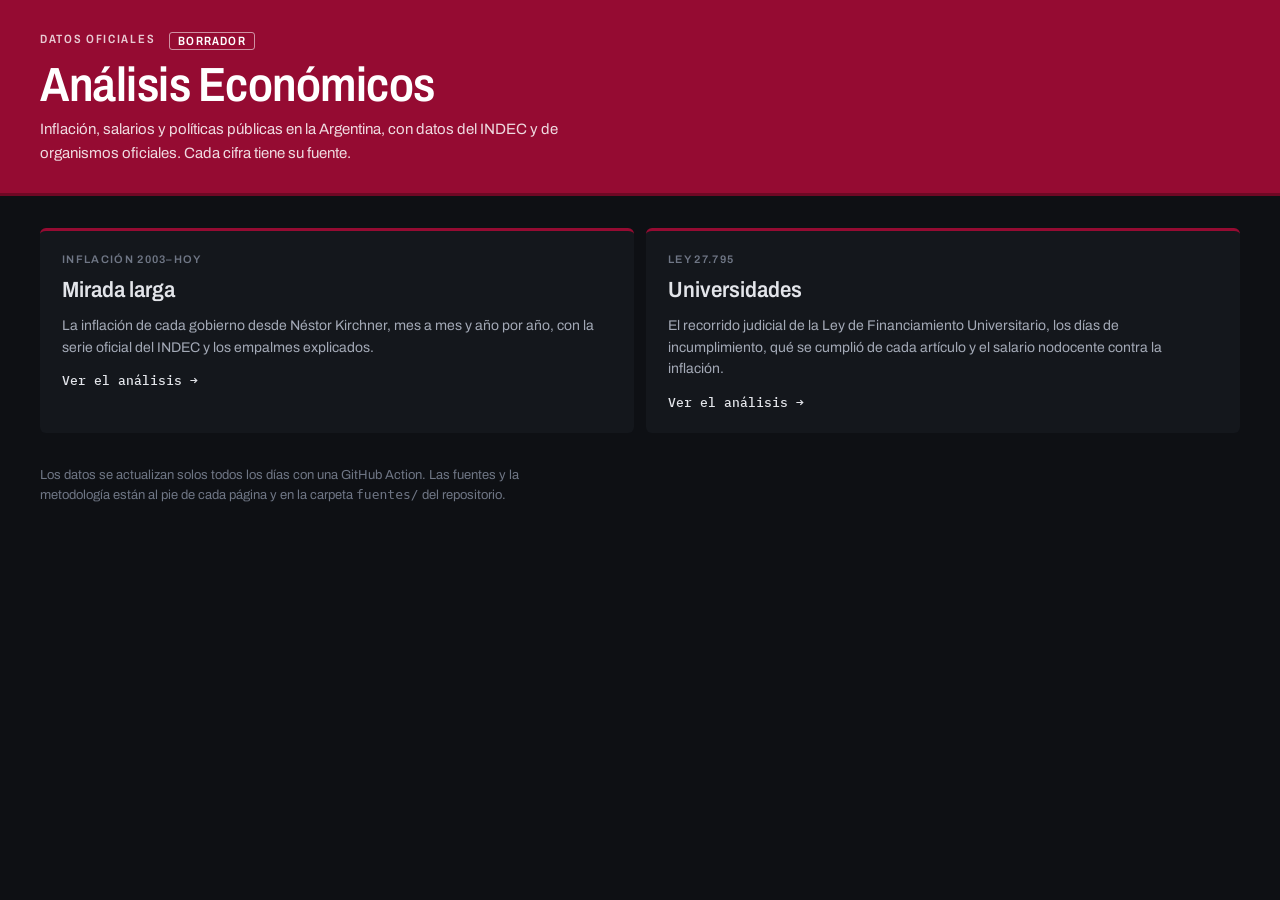
==== docs/index.html @ cf186e77 "Análisis Económicos: Mirada larga y Universidades, mudadas desde el tablero de MECOPOL Co-Authored-B" ====
<!doctype html>
<html lang="es">
<head>
<meta charset="utf-8">
<meta name="viewport" content="width=device-width, initial-scale=1, viewport-fit=cover">
<title>Análisis Económicos</title>
<meta name="description" content="Análisis económicos con datos oficiales: inflación por gobierno desde 2003 y la Ley 27.795 de financiamiento universitario. Borrador.">
<link rel="icon" href="data:image/svg+xml,%3Csvg xmlns=%27http://www.w3.org/2000/svg%27 viewBox=%270 0 32 32%27%3E%3Crect width=%2732%27 height=%2732%27 rx=%276%27 fill=%27%23950b32%27/%3E%3Cpath d=%27M8 23V15M14 23V9M20 23V13M26 23V6%27 stroke=%27%23fff%27 stroke-width=%273.2%27 stroke-linecap=%27round%27/%3E%3C/svg%3E">
<link rel="preconnect" href="https://fonts.googleapis.com">
<link rel="preconnect" href="https://fonts.gstatic.com" crossorigin>
<link rel="stylesheet" href="https://fonts.googleapis.com/css2?family=Archivo:wdth,wght@75..100,400..700&family=IBM+Plex+Mono:wght@400;500;600&display=swap">
<style>
/* Portada provisoria: mismo tema que las páginas de análisis. La identidad visual propia viene después. */
:root {
  color-scheme: dark;
  --bg: #0e1014; --panel: #14171c; --panel-hi: #1b1f26; --line: #23272f;
  --fg: #e3e5ea; --fg-2: #a3a9b6; --fg-3: #6f7685; --marca: #950b32;
  --font-ui: "Archivo", "Helvetica Neue", Arial, sans-serif;
  --font-num: "IBM Plex Mono", ui-monospace, Menlo, monospace;
  --r: 6px;
}
* { box-sizing: border-box; }
html, body { margin: 0; }
body { background: var(--bg); color: var(--fg); font: 15px/1.55 var(--font-ui); padding: 0 16px 48px; }
a:focus-visible { outline: 2px solid var(--fg); outline-offset: 2px; }
.banda { margin-inline: -16px; padding: 32px 16px 28px; background: var(--marca); color: #fff; border-bottom: 3px solid #6e0824; }
.banda-in, .wrap { max-width: 1200px; margin-inline: auto; }
.eyebrow { font: 600 12px var(--font-ui); font-stretch: 80%; letter-spacing: .14em; text-transform: uppercase; color: rgba(255,255,255,.78); display: flex; gap: 14px; flex-wrap: wrap; }
.borrador { padding: 1px 8px; border: 1px solid rgba(255,255,255,.55); border-radius: 3px; color: #fff; letter-spacing: .1em; }
h1 { margin: 10px 0 8px; font-weight: 600; font-stretch: 85%; letter-spacing: -.01em; font-size: clamp(30px, 5vw, 48px); line-height: 1.05; }
.bajada { margin: 0; color: rgba(255,255,255,.85); max-width: 60ch; }
.wrap { padding-top: 32px; display: grid; gap: 14px; }
.cards { display: grid; grid-template-columns: repeat(2, minmax(0, 1fr)); gap: 12px; }
@media (max-width: 760px) { .cards { grid-template-columns: 1fr; } }
.card { display: grid; gap: 8px; align-content: start; padding: 22px; background: var(--panel); border-radius: var(--r); border-top: 3px solid var(--marca); color: var(--fg); text-decoration: none; min-width: 0; }
.card:hover { background: var(--panel-hi); }
.card .eti { font: 600 11px var(--font-ui); letter-spacing: .12em; text-transform: uppercase; color: var(--fg-3); }
.card h2 { margin: 0; font-size: 22px; font-weight: 600; font-stretch: 90%; }
.card p { margin: 0; color: var(--fg-2); font-size: 14px; }
.card .ir { margin-top: 6px; font: 500 13px var(--font-num); color: var(--fg); }
.pie { margin: 18px 0 0; font-size: 13px; color: var(--fg-3); max-width: 70ch; }
</style>
</head>
<body>
<header class="banda">
  <div class="banda-in">
    <div class="eyebrow"><span>Datos oficiales</span><span class="borrador">Borrador</span></div>
    <h1>Análisis Económicos</h1>
    <p class="bajada">Inflación, salarios y políticas públicas en la Argentina, con datos del INDEC y de organismos oficiales. Cada cifra tiene su fuente.</p>
  </div>
</header>
<main class="wrap">
  <div class="cards">
    <a class="card" href="historia.html">
      <span class="eti">Inflación 2003–hoy</span>
      <h2>Mirada larga</h2>
      <p>La inflación de cada gobierno desde Néstor Kirchner, mes a mes y año por año, con la serie oficial del INDEC y los empalmes explicados.</p>
      <span class="ir">Ver el análisis →</span>
    </a>
    <a class="card" href="universidades.html">
      <span class="eti">Ley 27.795</span>
      <h2>Universidades</h2>
      <p>El recorrido judicial de la Ley de Financiamiento Universitario, los días de incumplimiento, qué se cumplió de cada artículo y el salario nodocente contra la inflación.</p>
      <span class="ir">Ver el análisis →</span>
    </a>
  </div>
  <p class="pie">Los datos se actualizan solos todos los días con una GitHub Action. Las fuentes y la metodología están al pie de cada página y en la carpeta <code>fuentes/</code> del repositorio.</p>
</main>
</body>
</html>
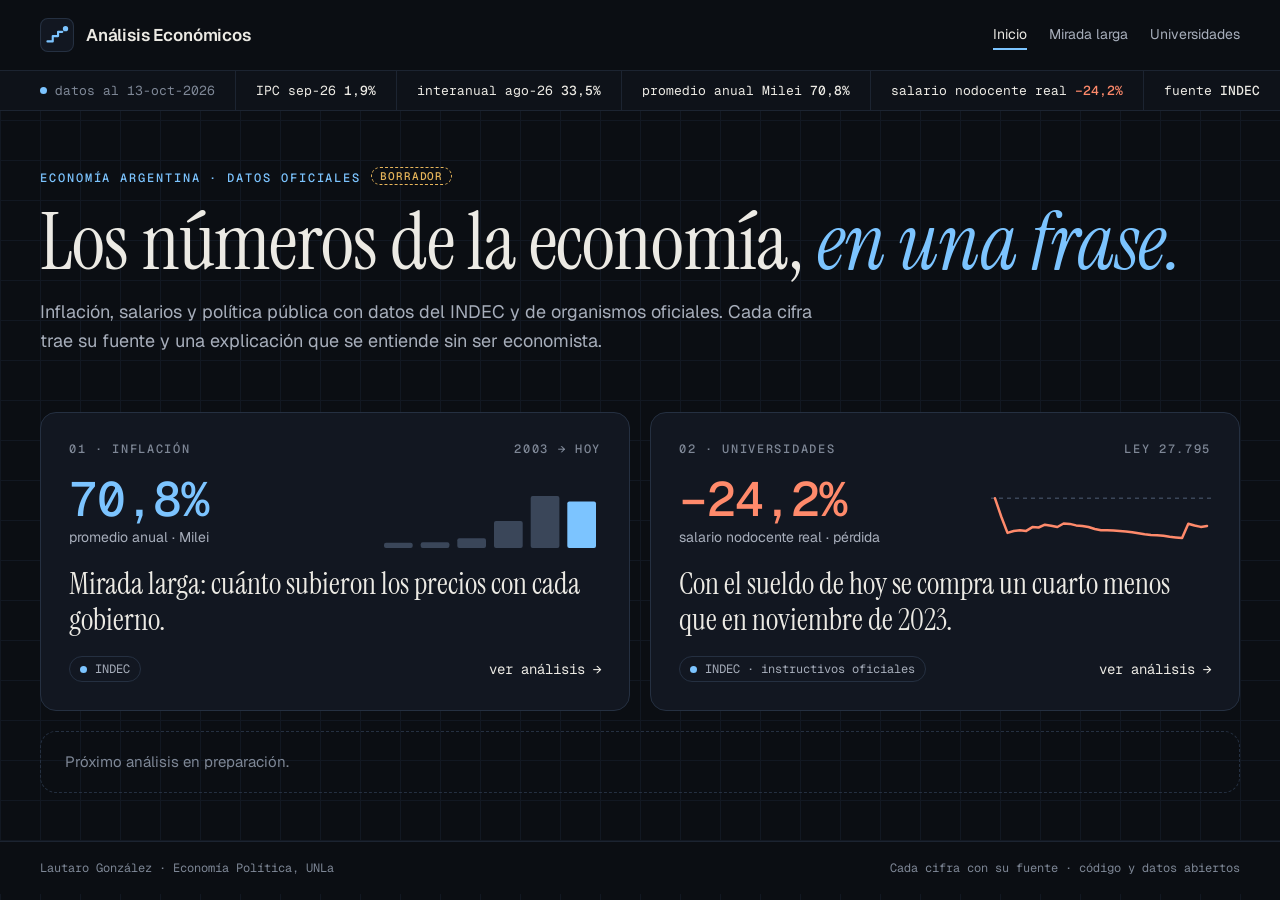
==== commit cc6ec02f: "Señal: nueva estética para todo el sitio (portada, Mirada larga y Universidades) Co-Authored-By: Cla" ====
--- a/docs/index.html
+++ b/docs/index.html
@@ -4,67 +4,97 @@
 <meta charset="utf-8">
 <meta name="viewport" content="width=device-width, initial-scale=1, viewport-fit=cover">
 <title>Análisis Económicos</title>
-<meta name="description" content="Análisis económicos con datos oficiales: inflación por gobierno desde 2003 y la Ley 27.795 de financiamiento universitario. Borrador.">
-<link rel="icon" href="data:image/svg+xml,%3Csvg xmlns=%27http://www.w3.org/2000/svg%27 viewBox=%270 0 32 32%27%3E%3Crect width=%2732%27 height=%2732%27 rx=%276%27 fill=%27%23950b32%27/%3E%3Cpath d=%27M8 23V15M14 23V9M20 23V13M26 23V6%27 stroke=%27%23fff%27 stroke-width=%273.2%27 stroke-linecap=%27round%27/%3E%3C/svg%3E">
+<meta name="description" content="Los números de la economía argentina, en una frase: inflación, salarios y política pública con datos del INDEC y de organismos oficiales. Por Lautaro González.">
+<link rel="icon" href="data:image/svg+xml,%3Csvg xmlns=%27http://www.w3.org/2000/svg%27 viewBox=%270 0 64 64%27%3E%3Crect width=%2764%27 height=%2764%27 rx=%2714%27 fill=%27%23121721%27/%3E%3Cpath d=%27M14 44H24V34H34V26H42%27 fill=%27none%27 stroke=%27%237CC4FF%27 stroke-width=%275%27 stroke-linecap=%27round%27 stroke-linejoin=%27round%27/%3E%3Ccircle cx=%2748%27 cy=%2720%27 r=%276%27 fill=%27%237CC4FF%27/%3E%3C/svg%3E">
 <link rel="preconnect" href="https://fonts.googleapis.com">
 <link rel="preconnect" href="https://fonts.gstatic.com" crossorigin>
-<link rel="stylesheet" href="https://fonts.googleapis.com/css2?family=Archivo:wdth,wght@75..100,400..700&family=IBM+Plex+Mono:wght@400;500;600&display=swap">
+<link rel="stylesheet" href="https://fonts.googleapis.com/css2?family=Instrument+Serif:ital@0;1&family=Geist:wght@400;500;600&family=Geist+Mono:wght@400;500;600&display=swap">
 <style>
-/* Portada provisoria: mismo tema que las páginas de análisis. La identidad visual propia viene después. */
-:root {
-  color-scheme: dark;
-  --bg: #0e1014; --panel: #14171c; --panel-hi: #1b1f26; --line: #23272f;
-  --fg: #e3e5ea; --fg-2: #a3a9b6; --fg-3: #6f7685; --marca: #950b32;
-  --font-ui: "Archivo", "Helvetica Neue", Arial, sans-serif;
-  --font-num: "IBM Plex Mono", ui-monospace, Menlo, monospace;
-  --r: 6px;
-}
 * { box-sizing: border-box; }
 html, body { margin: 0; }
-body { background: var(--bg); color: var(--fg); font: 15px/1.55 var(--font-ui); padding: 0 16px 48px; }
-a:focus-visible { outline: 2px solid var(--fg); outline-offset: 2px; }
-.banda { margin-inline: -16px; padding: 32px 16px 28px; background: var(--marca); color: #fff; border-bottom: 3px solid #6e0824; }
-.banda-in, .wrap { max-width: 1200px; margin-inline: auto; }
-.eyebrow { font: 600 12px var(--font-ui); font-stretch: 80%; letter-spacing: .14em; text-transform: uppercase; color: rgba(255,255,255,.78); display: flex; gap: 14px; flex-wrap: wrap; }
-.borrador { padding: 1px 8px; border: 1px solid rgba(255,255,255,.55); border-radius: 3px; color: #fff; letter-spacing: .1em; }
-h1 { margin: 10px 0 8px; font-weight: 600; font-stretch: 85%; letter-spacing: -.01em; font-size: clamp(30px, 5vw, 48px); line-height: 1.05; }
-.bajada { margin: 0; color: rgba(255,255,255,.85); max-width: 60ch; }
-.wrap { padding-top: 32px; display: grid; gap: 14px; }
-.cards { display: grid; grid-template-columns: repeat(2, minmax(0, 1fr)); gap: 12px; }
-@media (max-width: 760px) { .cards { grid-template-columns: 1fr; } }
-.card { display: grid; gap: 8px; align-content: start; padding: 22px; background: var(--panel); border-radius: var(--r); border-top: 3px solid var(--marca); color: var(--fg); text-decoration: none; min-width: 0; }
-.card:hover { background: var(--panel-hi); }
-.card .eti { font: 600 11px var(--font-ui); letter-spacing: .12em; text-transform: uppercase; color: var(--fg-3); }
-.card h2 { margin: 0; font-size: 22px; font-weight: 600; font-stretch: 90%; }
-.card p { margin: 0; color: var(--fg-2); font-size: 14px; }
-.card .ir { margin-top: 6px; font: 500 13px var(--font-num); color: var(--fg); }
-.pie { margin: 18px 0 0; font-size: 13px; color: var(--fg-3); max-width: 70ch; }
+body { font-size: 16px; line-height: 1.55; padding-bottom: 0; }
+.cards { max-width: 1200px; margin: 48px auto 0; display: grid; grid-template-columns: repeat(2, minmax(0, 1fr)); gap: 20px; }
+@media (max-width: 820px) { .cards { grid-template-columns: 1fr; } }
+.card { display: flex; flex-direction: column; gap: 18px; padding: 28px; text-decoration: none; color: var(--fg); background: var(--panel); border: 1px solid var(--line); border-radius: 16px; min-width: 0; }
+.card:hover { border-color: #3A4659; background: var(--panel-hi); color: var(--fg); }
+.card .top { display: flex; justify-content: space-between; gap: 12px; font: 500 12px var(--font-num); letter-spacing: .14em; text-transform: uppercase; color: var(--fg-3); }
+.card .mid { display: flex; justify-content: space-between; align-items: end; gap: 16px; flex-wrap: wrap; }
+.card .num { display: grid; gap: 4px; }
+.card .num b { font: 500 48px/1 var(--font-num); letter-spacing: -.02em; }
+.card .num span { font-size: 14px; color: var(--fg-2); }
+.card svg { width: 220px; max-width: 100%; height: 56px; }
+.card .frase-c { font-family: var(--font-display); font-size: clamp(26px, 2.6vw, 30px); line-height: 1.2; }
+.card .bot { display: flex; justify-content: space-between; align-items: center; gap: 12px; flex-wrap: wrap; }
+.card .ir { font: 14px var(--font-num); }
+.pronto { max-width: 1200px; margin: 20px auto 0; padding: 18px 24px; border: 1px dashed var(--line); border-radius: 16px; color: var(--fg-3); font-size: 15px; }
 </style>
+<link rel="stylesheet" href="senal.css">
 </head>
 <body>
-<header class="banda">
-  <div class="banda-in">
-    <div class="eyebrow"><span>Datos oficiales</span><span class="borrador">Borrador</span></div>
-    <h1>Análisis Económicos</h1>
-    <p class="bajada">Inflación, salarios y políticas públicas en la Argentina, con datos del INDEC y de organismos oficiales. Cada cifra tiene su fuente.</p>
-  </div>
-</header>
-<main class="wrap">
-  <div class="cards">
-    <a class="card" href="historia.html">
-      <span class="eti">Inflación 2003–hoy</span>
-      <h2>Mirada larga</h2>
-      <p>La inflación de cada gobierno desde Néstor Kirchner, mes a mes y año por año, con la serie oficial del INDEC y los empalmes explicados.</p>
-      <span class="ir">Ver el análisis →</span>
-    </a>
-    <a class="card" href="universidades.html">
-      <span class="eti">Ley 27.795</span>
-      <h2>Universidades</h2>
-      <p>El recorrido judicial de la Ley de Financiamiento Universitario, los días de incumplimiento, qué se cumplió de cada artículo y el salario nodocente contra la inflación.</p>
-      <span class="ir">Ver el análisis →</span>
-    </a>
-  </div>
-  <p class="pie">Los datos se actualizan solos todos los días con una GitHub Action. Las fuentes y la metodología están al pie de cada página y en la carpeta <code>fuentes/</code> del repositorio.</p>
+<header class="cab"><div class="cab-in"><a class="logo" href="./" aria-current="page"><svg viewBox="0 0 64 64" aria-hidden="true"><rect x="1" y="1" width="62" height="62" rx="14" fill="#121721" stroke="#253041" stroke-width="2"/><path d="M14 44 L24 44 L24 34 L34 34 L34 26 L42 26" fill="none" stroke="#7CC4FF" stroke-width="4" stroke-linecap="round" stroke-linejoin="round"/><circle cx="48" cy="20" r="5" fill="#7CC4FF"/></svg><span>Análisis Económicos</span></a><nav class="nav" aria-label="Páginas del sitio"><a href="./" aria-current="page">Inicio</a><a href="historia.html">Mirada larga</a><a href="universidades.html">Universidades</a></nav></div></header>
+<div class="ticker" id="ticker" aria-label="Últimos datos oficiales"></div>
+
+<main>
+<section class="hero">
+<span class="eti">Economía argentina · datos oficiales<span class="borrador">BORRADOR</span></span>
+<h1>Los números de la economía, <em>en una frase.</em></h1>
+<p class="bajada">Inflación, salarios y política pública con datos del INDEC y de organismos oficiales. Cada cifra trae su fuente y una explicación que se entiende sin ser economista.</p>
+</section>
+
+<div class="cards">
+<a class="card" href="historia.html">
+<span class="top"><span>01 · Inflación</span><span>2003 → hoy</span></span>
+<span class="mid">
+<span class="num"><b id="k-hist" style="color: var(--senal)">—</b><span id="k-hist-t">promedio anual del gobierno actual</span></span>
+<svg id="g-hist" viewBox="0 0 220 56" role="img" aria-label="Inflación promedio anual de cada gobierno"></svg>
+</span>
+<span class="frase-c">Mirada larga: cuánto subieron los precios con cada gobierno.</span>
+<span class="bot"><span class="fuente-chip">INDEC</span><span class="ir">ver análisis →</span></span>
+</a>
+<a class="card" href="universidades.html">
+<span class="top"><span>02 · Universidades</span><span>Ley 27.795</span></span>
+<span class="mid">
+<span class="num"><b id="k-univ" style="color: var(--perdida)">—</b><span>salario nodocente real · pérdida</span></span>
+<svg id="g-univ" viewBox="0 0 220 56" role="img" aria-label="Poder de compra del salario nodocente desde noviembre 2023"></svg>
+</span>
+<span class="frase-c" id="f-univ">El salario nodocente contra la inflación, y el recorrido de la ley en la Justicia.</span>
+<span class="bot"><span class="fuente-chip">INDEC · instructivos oficiales</span><span class="ir">ver análisis →</span></span>
+</a>
+</div>
+<p class="pronto">Próximo análisis en preparación.</p>
 </main>
+
+<footer class="pie-sitio"><div><span>Lautaro González · Economía Política, UNLa</span><span>Cada cifra con su fuente · código y datos abiertos</span></div></footer>
+<script src="senal.js"></script>
+<script>
+(() => {
+  const nf = (v, d = 1) => v.toLocaleString('es-AR', { minimumFractionDigits: d, maximumFractionDigits: d });
+  const get = u => fetch(u, { cache: 'no-cache' }).then(r => r.ok ? r.json() : null).catch(() => null);
+  get('data/historia.json').then(h => {
+    if (!h || !h.gobiernos) return;
+    const G = h.gobiernos, ult = G[G.length - 1];
+    document.getElementById('k-hist').textContent = nf(ult.promedio_anual) + '%';
+    document.getElementById('k-hist-t').textContent = `promedio anual · ${ult.corto}`;
+    const max = Math.max(...G.map(g => g.promedio_anual)), w = 220 / G.length;
+    document.getElementById('g-hist').innerHTML = G.map((g, i) => {
+      const hh = Math.max(3, g.promedio_anual / max * 52);
+      return `<rect x="${(i * w + 3).toFixed(1)}" y="${(56 - hh).toFixed(1)}" width="${(w - 8).toFixed(1)}" height="${hh.toFixed(1)}" rx="2" fill="${i === G.length - 1 ? '#7CC4FF' : '#3A4659'}"><title>${g.corto}: ${nf(g.promedio_anual)}%</title></rect>`;
+    }).join('');
+  });
+  get('data/universidades.json').then(u => {
+    if (!u || !u.salario) return;
+    const k = u.salario.kpis, S = u.salario.serie;
+    document.getElementById('k-univ').textContent = (k.perdida < 0 ? '−' : '+') + nf(Math.abs(k.perdida)) + '%';
+    const share = Math.round(-k.perdida);
+    document.getElementById('f-univ').textContent = share >= 20 && share <= 30
+      ? 'Con el sueldo de hoy se compra un cuarto menos que en noviembre de 2023.'
+      : `Con el sueldo de hoy se compra ${nf(-k.perdida)}% menos que en noviembre de 2023.`;
+    const lo = Math.min(60, ...S.map(x => x.real)), hi = 102;
+    const pts = S.map((x, i) => `${(4 + i * 212 / (S.length - 1)).toFixed(1)},${(4 + (hi - x.real) / (hi - lo) * 48).toFixed(1)}`).join(' ');
+    const y100 = (4 + (hi - 100) / (hi - lo) * 48).toFixed(1);
+    document.getElementById('g-univ').innerHTML = `<line x1="0" y1="${y100}" x2="220" y2="${y100}" stroke="#3A4659" stroke-width="1.5" stroke-dasharray="4 4"/><polyline points="${pts}" fill="none" stroke="#FF8A6B" stroke-width="2.5" stroke-linejoin="round" stroke-linecap="round"/>`;
+  });
+})();
+</script>
 </body>
 </html>
--- a/docs/senal.css
+++ b/docs/senal.css
@@ -0,0 +1,111 @@
+/* Señal — sistema visual de Análisis Económicos.
+   Se carga DESPUÉS del <style> de cada página: redefine los tokens y la cabecera.
+   Tinta de fondo con cuadrícula fina, serif para la idea, Geist para explicar,
+   Geist Mono para cifras y fuentes. Color con significado: Señal = dato oficial,
+   coral = pérdida, verde = mejora, ámbar punteado = estimación. */
+:root {
+  color-scheme: dark;
+  --bg:        #0B0E13;
+  --panel:     #121721;
+  --panel-hi:  #18202C;
+  --line:      #253041;
+  --grid:      #1C2431;
+  --fg:        #ECEAE4;
+  --fg-2:      #A7AEBB;
+  --fg-3:      #7E8796;
+  --marca:     #7CC4FF;   /* Señal */
+  --senal:     #7CC4FF;
+  --perdida:   #FF8A6B;
+  --ok:        #6FD6A1;
+  --warn:      #E8B65A;   /* estimación */
+  --congreso:  #6FD6A1;
+  --ejecutivo: #FF8A6B;
+  --justicia:  #C9B6FF;
+  --acuerdo:   #7CC4FF;
+  --univ:      #F2B8D6;
+  --font-ui:   "Geist", "Helvetica Neue", Arial, sans-serif;
+  --font-num:  "Geist Mono", ui-monospace, "SFMono-Regular", Menlo, monospace;
+  --font-display: "Instrument Serif", Georgia, serif;
+  --r: 14px;
+}
+body {
+  background-color: var(--bg);
+  background-image: linear-gradient(#121822 1px, transparent 1px), linear-gradient(90deg, #121822 1px, transparent 1px);
+  background-size: 40px 40px;
+  color: var(--fg);
+  font-family: var(--font-ui);
+  padding-inline: 16px;
+}
+a { color: var(--fg); }
+a:hover { color: var(--senal); }
+
+/* ---- cabecera ---- */
+.cab { margin-inline: -16px; background: var(--bg); border-bottom: 1px solid var(--grid); }
+.cab-in { max-width: 1232px; margin-inline: auto; padding: 18px 16px; display: flex; align-items: center; justify-content: space-between; gap: 12px 24px; flex-wrap: wrap; }
+.logo { display: inline-flex; align-items: center; gap: 12px; text-decoration: none; color: var(--fg); }
+.logo svg { width: 34px; height: 34px; flex: none; }
+.logo span { font-size: 17px; font-weight: 600; letter-spacing: -.01em; }
+.cab .nav { display: flex; gap: 6px 22px; flex-wrap: wrap; }
+.cab .nav a { font-size: 14px; text-decoration: none; color: var(--fg-2); padding: 4px 0; border: 0; background: none; border-radius: 0; }
+.cab .nav a:hover { color: var(--fg); }
+.cab .nav a[aria-current="page"] { color: var(--fg); box-shadow: inset 0 -2px 0 var(--senal); }
+
+/* ---- franja de datos ---- */
+.ticker { margin-inline: -16px; background: #0E1219; border-bottom: 1px solid var(--grid); overflow-x: auto; scrollbar-width: none; }
+.ticker::-webkit-scrollbar { display: none; }
+.ticker-in { max-width: 1232px; margin-inline: auto; padding: 0 16px; display: flex; font: 13px var(--font-num); white-space: nowrap; }
+.ticker-in > span { display: inline-flex; align-items: center; gap: 8px; padding: 11px 20px; border-right: 1px solid var(--grid); }
+.ticker-in > span:first-child { padding-left: 0; color: var(--fg-3); }
+.ticker-in > span:last-child { border-right: 0; }
+.ticker-in b { font-weight: 500; color: var(--fg); }
+.ticker-in .neg { color: var(--perdida); }
+.punto { width: 7px; height: 7px; border-radius: 50%; background: var(--senal); flex: none; }
+
+/* ---- encabezado de página ---- */
+.hero { max-width: 1200px; margin-inline: auto; padding: 56px 0 8px; display: grid; gap: 16px; }
+.hero .eti { font: 500 12px var(--font-num); letter-spacing: .16em; text-transform: uppercase; color: var(--senal); }
+.hero h1 { margin: 0; font-family: var(--font-display); font-weight: 400; font-size: clamp(42px, 6.4vw, 80px); line-height: 1; letter-spacing: -.01em; color: var(--fg); text-wrap: balance; }
+.hero h1 em { color: var(--senal); }
+.hero .bajada { margin: 0; color: var(--fg-2); font-size: 18px; line-height: 1.6; max-width: 66ch; }
+.borrador { display: inline-block; margin-left: 10px; padding: 1px 8px; border: 1px dashed var(--warn); border-radius: 999px; color: var(--warn); font: 500 11px var(--font-num); letter-spacing: .08em; vertical-align: 2px; }
+
+/* ---- piezas comunes ---- */
+.wrap { padding-top: 32px; }
+.sec h2 { font-family: var(--font-display); font-weight: 400; font-size: clamp(28px, 3.2vw, 36px); line-height: 1.1; letter-spacing: 0; font-stretch: normal; }
+.sec p.sub, .lectura { color: var(--fg-2); }
+.caja, .cifra, .kpi, .art, .subcont, .tramo { background: var(--panel); border: 1px solid var(--line); border-radius: var(--r); }
+.gobs { border-color: var(--line); }
+.aviso { background: transparent; color: var(--fg-2); border: 1px dashed var(--line); border-radius: var(--r); }
+.chip { border-radius: 999px; padding: 0 8px; color: var(--warn); border-style: dashed; }
+.seg { background: var(--panel); border: 1px solid var(--line); border-radius: 999px; }
+.seg button { border-radius: 999px; font-family: var(--font-ui); }
+.seg button[aria-pressed="true"] { background: var(--panel-hi); color: var(--fg); box-shadow: inset 0 0 0 1px var(--line); }
+.fuente-chip { display: inline-flex; align-items: center; gap: 8px; padding: 4px 10px; border: 1px solid var(--line); border-radius: 999px; font: 12px var(--font-num); color: var(--fg-2); text-decoration: none; }
+.fuente-chip::before { content: ""; width: 7px; height: 7px; border-radius: 50%; background: var(--senal); }
+.frase { display: grid; gap: 8px; }
+.frase .eti { font: 500 12px var(--font-num); letter-spacing: .14em; text-transform: uppercase; color: var(--senal); }
+.frase p { margin: 0; font-family: var(--font-display); font-size: clamp(26px, 3vw, 34px); line-height: 1.15; }
+th { font-family: var(--font-num); letter-spacing: .08em; }
+.notas { border-top-color: var(--grid); }
+.notas h3 { font-family: var(--font-num); font-weight: 500; font-size: 12px; letter-spacing: .12em; text-transform: uppercase; color: var(--fg-3); }
+
+/* ---- pie ---- */
+.pie-sitio { margin: 48px -16px 0; border-top: 1px solid var(--grid); background: var(--bg); }
+.pie-sitio div { max-width: 1232px; margin-inline: auto; padding: 18px 16px; display: flex; flex-wrap: wrap; justify-content: space-between; gap: 8px 24px; font: 12px var(--font-num); color: var(--fg-3); }
+
+@media (max-width: 560px) {
+  .hero { padding-top: 36px; }
+  .cab-in { padding-block: 14px; }
+}
+
+/* ---- ajustes de la página de universidades ---- */
+.kpi .v.neg, .gob .valor.neg { color: var(--perdida); }
+.kpi .v.pos, .gob .valor.pos { color: var(--ok); }
+.crono .tag.ap { color: var(--perdida); background: rgba(255,138,107,.10); border: 1px solid rgba(255,138,107,.45); border-radius: 999px; }
+.art .est-a { color: var(--fg); background: var(--panel-hi); border: 1px solid var(--line); border-radius: 999px; }
+.art .est-a i { background: var(--warn); }
+.cita { border-left: 0; border-radius: var(--r); border: 1px solid var(--line); }
+.cita mark { background: rgba(124,196,255,.16); }
+.dos .caja { border-top-width: 3px; }
+.estados .est b { font-weight: 600; }
+.hoy ol li::marker { color: var(--senal); }
